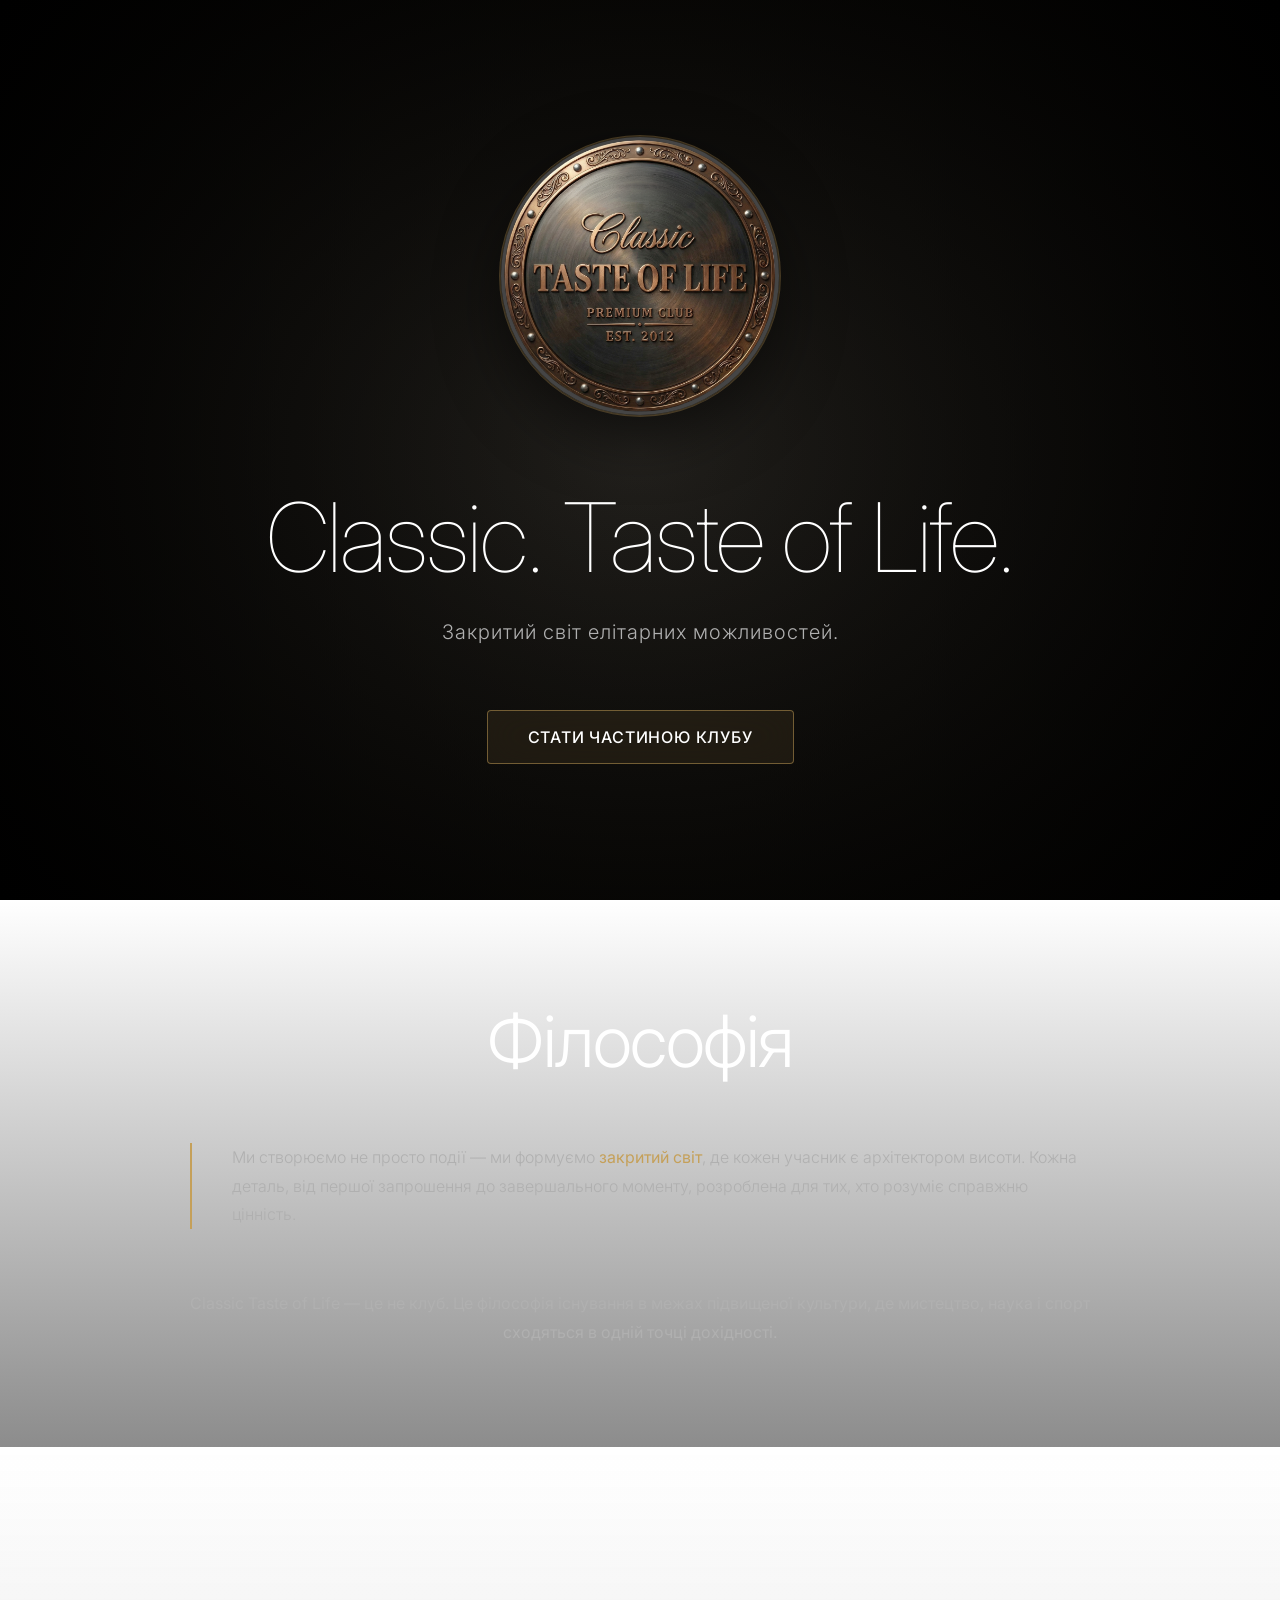
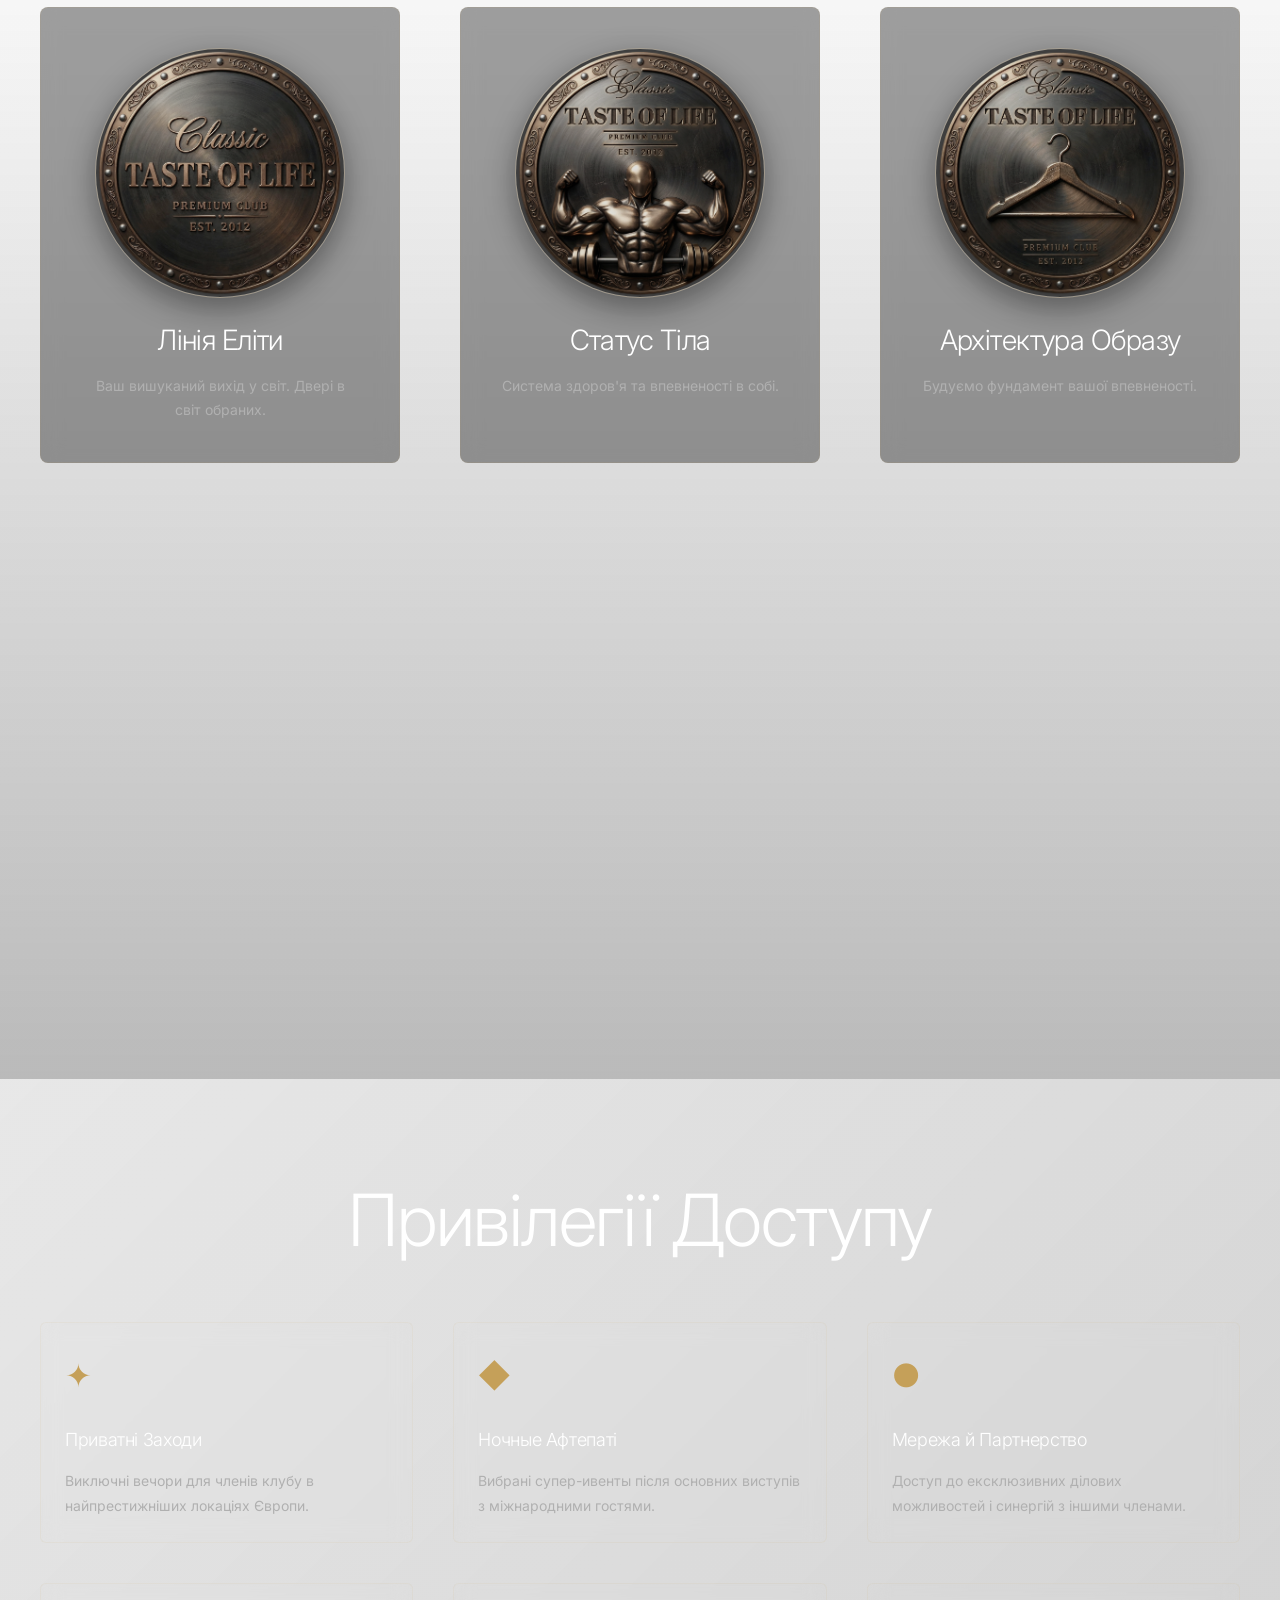
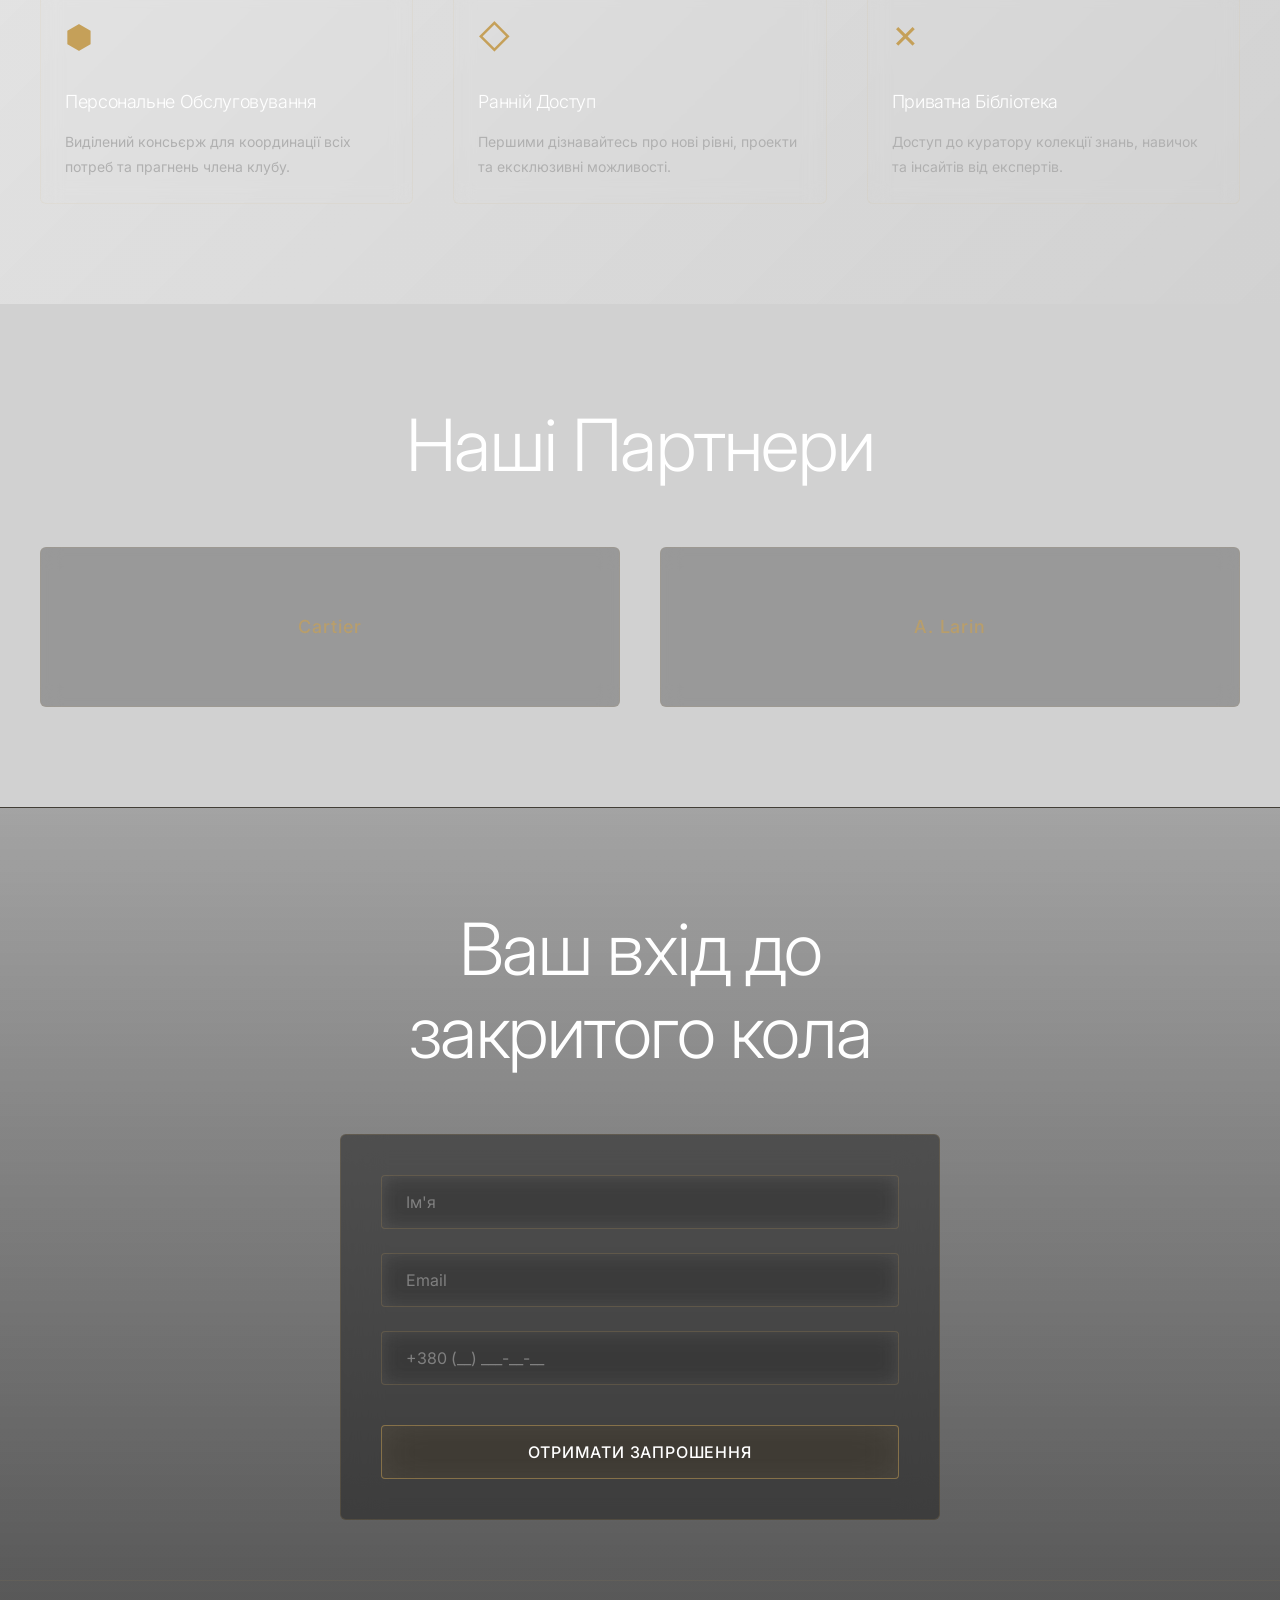
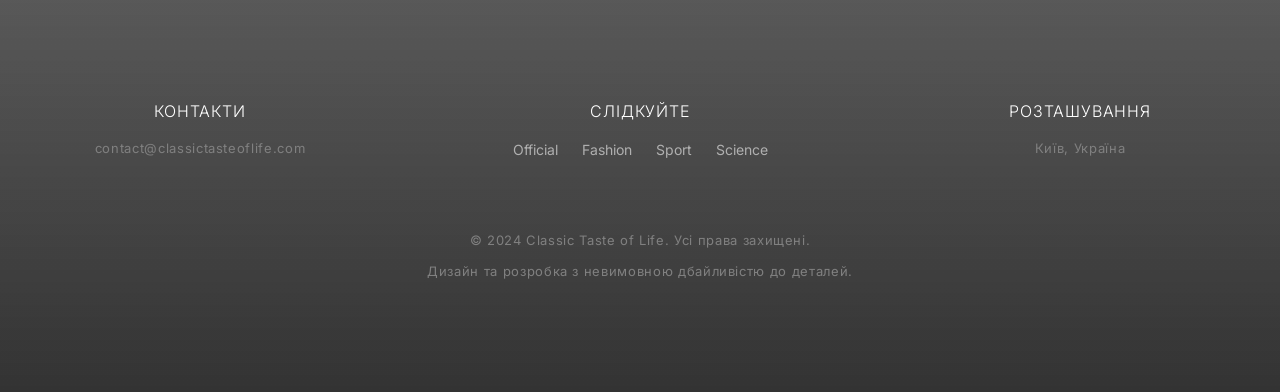
==== index.html @ 6bc39b4c "init" ====
<!doctype html>
<html lang="uk">
	<head>
		<meta charset="UTF-8" />
		<meta name="viewport" content="width=device-width, initial-scale=1.0" />
		<title>Classic Taste of Life - Закритий світ елітарних можливостей</title>
		<link
			href="https://fonts.googleapis.com/css2?family=Inter:wght@100;300;400;500;600;700&display=swap"
			rel="stylesheet"
		/>
		<script type="module" crossorigin src="/assets/main-DhLx8oKK.js"></script>
		<link rel="modulepreload" crossorigin href="/assets/script-Bx3jccfj.js">
		<link rel="stylesheet" crossorigin href="/assets/script-CZkDV54e.css">
	</head>
	<body>
		<!-- ============ HERO SECTION ============ -->
		<section class="g20np" id="hero">
			<div class="q9svn">
				<div class="hero-content">
					<div class="h5xxe v4slj" style="animation-delay: 0ms">
						<img src="/assets/logo-B7jKtvjk.jpg" alt="Classic Taste of Life Medallion" />
					</div>
					<h1 class="ypv83 v4slj" style="animation-delay: 100ms">
						Classic. Taste of Life.
					</h1>
					<p
						class="u2sw3 v4slj"
						style="animation-delay: 200ms"
					>
						Закритий світ елітарних можливостей.
					</p>
					<button
						class="tocur v4slj"
						style="animation-delay: 300ms"
					>
						Стати частиною клубу
					</button>
				</div>
			</div>
			<div class="gf9px">
				<div class="x70ik"></div>
			</div>
		</section>

		<!-- ============ PHILOSOPHY SECTION ============ -->
		<section class="x2xw8" id="philosophy">
			<div class="qpp58">
				<div class="sqnzy">
					<h2 class="hjafm v4slj">Філософія</h2>
					<div class="vz765 v4slj">
						<p>
							Ми створюємо не просто події — ми формуємо
							<span class="ze561">закритий світ</span>, де кожен учасник є
							архітектором висоти. Кожна деталь, від першої запрошення до
							завершального моменту, розроблена для тих, хто розуміє справжню
							цінність.
						</p>
					</div>
					<p class="ui6mh v4slj">
						Classic Taste of Life — це не клуб. Це філософія існування в межах
						підвищеної культури, де мистецтво, наука і спорт сходяться в одній
						точці дохідності.
					</p>
				</div>
			</div>
		</section>

		<!-- ============ FOUR PILLARS SECTION ============ -->
		<section class="fafkh" id="pillars">
			<div class="qpp58">
				<!-- <h2 class="hjafm v4slj">Чотири Стовпи Досконалості</h2> -->
				<div class="zrjrj">
					<a href="category-wellness.html" class="pzu8n v4slj">
						<div class="ewjv3">
							<img src="/assets/logo-B7jKtvjk.jpg" alt="Лінія Еліти" />
						</div>
						<h3 class="kmjn4">Лінія Еліти</h3>
						<p class="r686v">
							Ваш вишуканий вихід у світ. Двері в світ обраних.
						</p>
					</a>

					<a href="category-physics.html" class="pzu8n v4slj">
						<div class="ewjv3">
							<img src="/assets/physics-Ctv_CeSt.jpg" alt="Статус Тіла" />
						</div>
						<h3 class="kmjn4">Статус Тіла</h3>
						<p class="r686v">
							Система здоров'я та впевненості в собі.
						</p>
					</a>

					<a href="category-fashion.html" class="pzu8n v4slj">
						<div class="ewjv3">
							<img src="/assets/fashion-CKUgYDjn.jpg" alt="Архітектура Образу" />
						</div>
						<h3 class="kmjn4">Архітектура Образу</h3>
						<p class="r686v">
							Будуємо фундамент вашої впевненості.
						</p>
					</a>

					<a href="category-art.html" class="pzu8n v4slj">
						<div class="ewjv3">
							<img src="/assets/art-Dtc_0FZp.jpg" alt="Простір Гармонії" />
						</div>
						<h3 class="kmjn4">Простір Гармонії</h3>
						<p class="r686v">
							Ваш унікальний відображення у просторі.
						</p>
					</a>

					<a href="category-science.html" class="pzu8n v4slj">
						<div class="ewjv3">
							<img src="/assets/science-IuiO4e9T.jpg" alt="Еталон Сну" />
						</div>
						<h3 class="kmjn4">Еталон Сну</h3>
						<p class="r686v">
							Система здоров'я та внутрішнієї гармонії.
						</p>
					</a>
				</div>
			</div>
		</section>

		<!-- ============ EXCLUSIVE ACCESS SECTION ============ -->
		<section class="mtnyt" id="exclusive">
			<div class="qpp58">
				<h2 class="hjafm v4slj">Привілегії Доступу</h2>
				<div class="xh5of">
					<div class="fgkzq v4slj">
						<div class="sfysd">✦</div>
						<h3>Приватні Заходи</h3>
						<p>
							Виключні вечори для членів клубу в найпрестижніших локаціях
							Європи.
						</p>
					</div>

					<div class="fgkzq v4slj">
						<div class="sfysd">◆</div>
						<h3>Ночные Афтепаті</h3>
						<p>
							Вибрані супер-ивенты після основних виступів з міжнародними
							гостями.
						</p>
					</div>

					<div class="fgkzq v4slj">
						<div class="sfysd">●</div>
						<h3>Мережа й Партнерство</h3>
						<p>
							Доступ до ексклюзивних ділових можливостей і синергій з іншими
							членами.
						</p>
					</div>

					<div class="fgkzq v4slj">
						<div class="sfysd">⬢</div>
						<h3>Персональне Обслуговування</h3>
						<p>
							Виділений консьєрж для координації всіх потреб та прагнень члена
							клубу.
						</p>
					</div>

					<div class="fgkzq v4slj">
						<div class="sfysd">◇</div>
						<h3>Ранній Доступ</h3>
						<p>
							Першими дізнавайтесь про нові рівні, проекти та ексклюзивні
							можливості.
						</p>
					</div>

					<div class="fgkzq v4slj">
						<div class="sfysd">✕</div>
						<h3>Приватна Бібліотека</h3>
						<p>
							Доступ до куратору колекції знань, навичок та інсайтів від
							експертів.
						</p>
					</div>
				</div>
			</div>
		</section>

		<!-- ============ PARTNERS & HERITAGE SECTION ============ -->
		<section class="wgfjd" id="partners">
			<div class="qpp58">
				<h2 class="hjafm v4slj">Наші Партнери</h2>
				<div class="ar6t8">
					<div class="ryr9j v4slj">
						<div class="wl0qu">
							<span>Cartier</span>
						</div>
					</div>
					<!-- <div class="ryr9j v4slj">
						<div class="wl0qu">
							<span>Hermès</span>
						</div>
					</div>
					<div class="ryr9j v4slj">
						<div class="wl0qu">
							<span>Rolls-Royce</span>
						</div>
					</div> -->
					<a
						href="https://www.instagram.com/alexander_larin_deconstruction"
						target="_blank"
						class="ryr9j v4slj"
					>
						<div class="wl0qu">
							<span>A. Larin</span>
						</div>
					</a>
				</div>
			</div>
		</section>

		<!-- ============ SOCIAL PROOF SECTION ============ -->
		<!-- <section class="social-proof" id="social">
			<div class="qpp58">
				<h2 class="hjafm v4slj">Слідкуйте за Естетикою</h2>
				<div class="gbpaw">
					<div class="gallery-item v4slj">
						<img src="assets/fashion.jpg" alt="Gallery 1" />
					</div>
					<div class="gallery-item v4slj">
						<img src="assets/science.jpg" alt="Gallery 2" />
					</div>
					<div class="gallery-item v4slj">
						<img src="assets/physics.jpg" alt="Gallery 3" />
					</div>
					<div class="gallery-item v4slj">
						<img src="assets/art.jpg" alt="Gallery 4" />
					</div>
					<div class="gallery-item v4slj">
						<img src="assets/fashion.jpg" alt="Gallery 5" />
					</div>
					<div class="gallery-item v4slj">
						<img src="assets/science.jpg" alt="Gallery 6" />
					</div>
				</div>
			</div>
		</section> -->

		<!-- ============ FOOTER & LEAD FORM SECTION ============ -->
		<section class="qdgme" id="footer">
			<div class="qpp58">
				<div class="afbfl">
					<h2 class="hjafm v4slj">
						Ваш вхід до закритого кола
					</h2>
					<form
						class="et3zd v4slj"
						id="leadForm"
						action="https://formspree.io/f/xreoaaqq"
						method="POST"
					>
						<input
							type="hidden"
							name="_subject"
							value="Нова заявка з сайту Taste of Life"
						/>
						<div class="me5q8">
							<input
								type="text"
								name="name"
								placeholder="Ім'я"
								required
								class="pl9zh"
							/>
						</div>
						<div class="me5q8">
							<input
								type="email"
								name="email"
								placeholder="Email"
								required
								class="pl9zh"
							/>
						</div>
						<div class="me5q8">
							<input
								type="tel"
								name="phone"
								placeholder="+380 (__) ___-__-__"
								class="pl9zh"
							/>
						</div>
						<button type="submit" class="tocur">
							Отримати Запрошення
						</button>
					</form>
				</div>
			</div>
			<footer class="b2n6o">
				<div class="s8qgw">
					<div>
						<h3 class="">КОНТАКТИ</h3>
						<p class="">contact@classictasteoflife.com</p>
					</div>
					<div>
						<h3>СЛІДКУЙТЕ</h3>
						<div class="tw5lv">
							<a
								href="https://www.instagram.com/taste_of_life_official"
								class=""
								>Official</a
							>
							<a href="https://www.instagram.com/taste_of_life_fashion" class=""
								>Fashion</a
							>
							<a href="https://www.instagram.com/taste_of_life_sport" class=""
								>Sport</a
							>
							<a href="https://www.instagram.com/taste_of_life_science" class=""
								>Science</a
							>
						</div>
					</div>
					<div>
						<h3 class="text-sm font-light text-bronze tracking-widest mb-3">
							РОЗТАШУВАННЯ
						</h3>
						<p class="text-xs text-muted-gray font-light">Київ, Україна</p>
					</div>
				</div>

				<p>&copy; 2024 Classic Taste of Life. Усі права захищені.</p>
				<p>Дизайн та розробка з невимовною дбайливістю до деталей.</p>
			</footer>
		</section>

		<!-- ============ MODAL FOR JOIN CLUB ============ -->
		<div class="k7btd" id="joinClubModal" aria-hidden="true">
			<div
				class="ynv8d"
				role="dialog"
				aria-modal="true"
				aria-labelledby="joinClubTitle"
			>
				<button class="vin7i" id="modalClose" aria-label="Закрити">
					×
				</button>
				<h3 id="joinClubTitle">Стати частиною клубу</h3>
				<p>Заповніть форму, і ми надішлемо вам запрошення в закритий світ.</p>
				<form
					id="modalLeadForm"
					class="et3zd"
					action="https://formspree.io/f/xreoaaqq"
					method="POST"
				>
					<input
						type="hidden"
						name="_subject"
						value="Нова заявка з сайту Taste of Life (модал)"
					/>
					<div class="me5q8">
						<input
							type="text"
							name="name"
							placeholder="Ім'я"
							required
							class="pl9zh"
						/>
					</div>
					<div class="me5q8">
						<input
							type="email"
							name="email"
							placeholder="Email"
							required
							class="pl9zh"
						/>
					</div>
					<div class="me5q8">
						<input
							type="tel"
							name="phone"
							placeholder="+380 (__) ___-__-__"
							class="pl9zh"
						/>
					</div>
					<button type="submit" class="tocur">Отримати Запрошення</button>
				</form>
			</div>
		</div>

		<!-- ============ SCROLL ANIMATION SCRIPT ============ -->
	</body>
</html>
---- assets/script-CZkDV54e.css ----
:root{--color-bg-primary:#000;--color-bg-secondary:#1a1a1a;--color-accent-gold:#c5a059;--color-accent-bronze:#b8956f;--color-text-primary:#fff;--color-text-secondary:#b0b0b0;--color-text-tertiary:gray;--font-family-primary:"Inter", -apple-system, BlinkMacSystemFont, "Segoe UI", sans-serif;--font-size-h1:clamp(48px, 8vw, 96px);--font-size-h2:clamp(36px, 6vw, 72px);--font-size-h3:28px;--font-size-body:16px;--font-size-label:14px;--font-weight-thin:100;--font-weight-light:300;--font-weight-regular:400;--font-weight-medium:500;--spacing-2xs:4px;--spacing-xs:8px;--spacing-sm:16px;--spacing-md:24px;--spacing-lg:40px;--spacing-xl:60px;--spacing-2xl:100px;--transition-smooth:all .3s cubic-bezier(.4, 0, .2, 1);--transition-slow:all .6s cubic-bezier(.4, 0, .2, 1);--blur-sm:10px;--blur-md:20px;--blur-lg:30px}*{box-sizing:border-box;margin:0;padding:0}html{scroll-behavior:smooth}body{font-family:var(--font-family-primary);background:radial-gradient(ellipse at center, var(--color-bg-secondary) 0%, var(--color-bg-primary) 100%);color:var(--color-text-primary);background-attachment:fixed;line-height:1.8;overflow-x:hidden}h1,h2,h3{font-weight:var(--font-weight-light);letter-spacing:-.02em;margin-bottom:var(--spacing-md)}h1{font-size:var(--font-size-h1);line-height:1.1;font-weight:var(--font-weight-thin)}h2{font-size:var(--font-size-h2);line-height:1.15;font-weight:var(--font-weight-light)}h3{font-size:var(--font-size-h3);line-height:1.3}p{font-size:var(--font-size-body);color:var(--color-text-secondary);line-height:1.8}a{text-decoration:none}.qpp58{max-width:1280px;padding:0 var(--spacing-lg);margin:0 auto}section{padding:var(--spacing-2xl) 0;position:relative}.hjafm{text-align:center;margin-bottom:var(--spacing-xl);color:var(--color-text-primary)}@keyframes fadeInUp{0%{opacity:0;transform:translateY(30px)}to{opacity:1;transform:translateY(0)}}@keyframes fadeIn{0%{opacity:0}to{opacity:1}}@keyframes glow{0%,to{box-shadow:0 0 20px #c5a05926}50%{box-shadow:0 0 40px #c5a05940}}@keyframes subtleShift{0%,to{transform:translateY(0)}50%{transform:translateY(-10px)}}.nv60o,.v4slj{opacity:0}.g20np{background:radial-gradient(circle at center, #c5a0590d 0%, var(--color-bg-primary) 100%);justify-content:center;align-items:center;min-height:100vh;display:flex;position:relative;overflow:hidden}.q9svn{text-align:center;z-index:2;max-width:910px;padding:0 20px;position:relative}.h5xxe{margin-bottom:var(--spacing-xl);animation:3s ease-in-out infinite subtleShift}.h5xxe img{object-fit:cover;-webkit-backdrop-filter:blur(10px);backdrop-filter:blur(10px);border:1px solid #c5a05933;border-radius:50%;width:280px;height:280px;box-shadow:0 0 0 1px #c5a0594d,0 20px 60px #00000080,inset 0 1px #ffffff1a}.ypv83{margin-bottom:var(--spacing-md);color:var(--color-text-primary)}.u2sw3{color:var(--color-text-secondary);margin-bottom:var(--spacing-xl);font-size:20px;font-weight:var(--font-weight-light);letter-spacing:.05em}.gf9px{opacity:.1;pointer-events:none;width:400px;height:400px;position:absolute;top:-50%;left:50%;transform:translate(-50%)}.x70ik{background:radial-gradient(circle, var(--color-accent-gold) 0%, transparent 70%);filter:blur(40px);width:100%;height:100%;animation:6s ease-in-out infinite subtleShift}.tocur{padding:var(--spacing-sm) var(--spacing-lg);-webkit-backdrop-filter:blur(var(--blur-md));backdrop-filter:blur(var(--blur-md));color:var(--color-text-primary);font-family:var(--font-family-primary);font-size:var(--font-size-body);font-weight:var(--font-weight-medium);letter-spacing:.05em;cursor:pointer;transition:var(--transition-smooth);text-transform:uppercase;background:#c5a0591a;border:1px solid #c5a05980;border-radius:4px;position:relative;overflow:hidden}.tocur:before{content:"";z-index:-1;background:#c5a05926;width:100%;height:100%;transition:left .3s;position:absolute;top:0;left:-100%}.tocur:hover{border-color:var(--color-accent-gold);background:#c5a05926;transform:translateY(-2px);box-shadow:0 0 20px #c5a0594d,inset 0 1px #fff3}.tocur:hover:before{left:0}.tocur:active{transform:translateY(0)}.x2xw8{background:linear-gradient(#1a1a1a00 0%,#1a1a1a80 100%)}.sqnzy{max-width:900px;margin:0 auto}.vz765{font-size:32px;line-height:1.5;font-weight:var(--font-weight-light);color:var(--color-text-primary);margin-bottom:var(--spacing-xl);border-left:2px solid var(--color-accent-gold);padding-left:var(--spacing-lg)}.ze561{color:var(--color-accent-gold);font-weight:var(--font-weight-regular)}.ui6mh{text-align:center;color:var(--color-text-secondary);font-size:16px}.fafkh{background:linear-gradient(#0000 0%,#1a1a1a4d 100%)}.zrjrj{gap:var(--spacing-xl);margin-top:var(--spacing-xl);grid-template-columns:repeat(auto-fit,minmax(280px,1fr));display:grid}.pzu8n{padding:var(--spacing-lg);-webkit-backdrop-filter:blur(var(--blur-sm));backdrop-filter:blur(var(--blur-sm));text-align:center;transition:var(--transition-smooth);background:#1a1a1a66;border:1px solid #c5a0591a;border-radius:8px;position:relative;overflow:hidden}.pzu8n:before{content:"";opacity:0;background:radial-gradient(circle,#c5a0591a 0%,#0000 70%);width:200%;height:200%;transition:opacity .3s;position:absolute;top:-50%;left:-50%}.pzu8n:hover{border-color:var(--color-accent-gold);background:#1a1a1a99;transform:translateY(-8px)scale(1.02);box-shadow:0 0 30px #c5a05933,inset 0 1px #ffffff1a}.pzu8n:hover:before{opacity:1}.ewjv3{width:250px;height:250px;margin:0 auto var(--spacing-md);border:1px solid #c5a05933;border-radius:50%;overflow:hidden;box-shadow:0 10px 30px #0006}.ewjv3 img{object-fit:cover;filter:grayscale(30%)brightness(.9);width:100%;height:100%;transition:var(--transition-smooth)}.pzu8n:hover .ewjv3 img{filter:grayscale(0%)brightness(1.1)}.kmjn4{color:var(--color-text-primary);margin-bottom:var(--spacing-sm)}.r686v{color:var(--color-text-secondary);font-size:14px;line-height:1.7}.mtnyt{background:linear-gradient(-45deg,#1a1a1a33 0%,#1a1a1a1a 100%)}.xh5of{gap:var(--spacing-lg);margin-top:var(--spacing-xl);grid-template-columns:repeat(auto-fit,minmax(300px,1fr));display:grid}.fgkzq{padding:var(--spacing-md);-webkit-backdrop-filter:blur(var(--blur-sm));backdrop-filter:blur(var(--blur-sm));transition:var(--transition-smooth);background:#ffffff05;border:1px solid #c5a05914;border-radius:6px;position:relative}.fgkzq:hover{background:#c5a0590d;border-color:#c5a0594d;transform:translateY(-4px);box-shadow:0 15px 35px #c5a0591a}.sfysd{color:var(--color-accent-gold);margin-bottom:var(--spacing-md);transition:var(--transition-smooth);font-size:32px;display:block}.fgkzq:hover .sfysd{transform:scale(1.2)rotate(10deg)}.fgkzq h3{color:var(--color-text-primary);margin-bottom:var(--spacing-sm);font-size:18px}.fgkzq p{color:var(--color-text-secondary);font-size:14px}.wgfjd{background:#1a1a1a33}.ar6t8{gap:var(--spacing-lg);margin-top:var(--spacing-xl);grid-template-columns:repeat(auto-fit,minmax(200px,1fr));display:grid}.ryr9j{padding:var(--spacing-lg);-webkit-backdrop-filter:blur(var(--blur-sm));backdrop-filter:blur(var(--blur-sm));min-height:160px;transition:var(--transition-smooth);background:#1a1a1a4d;border:1px solid #c5a0591a;border-radius:6px;justify-content:center;align-items:center;display:flex}.ryr9j:hover{border-color:var(--color-accent-gold);background:#1a1a1a80;transform:scale(1.05);box-shadow:0 0 25px #c5a05926}.wl0qu{font-size:18px;font-weight:var(--font-weight-medium);letter-spacing:.05em;color:#c5a059b3;text-align:center;transition:var(--transition-smooth)}.ryr9j:hover .wl0qu{color:var(--color-accent-gold);text-shadow:0 0 20px #c5a0594d}.qdgme{background:linear-gradient(#1a1a1a66 0%,#000c 100%);border-top:1px solid #c5a0591a}.s8qgw{gap:var(--spacing-lg);padding:var(--spacing-xl) 0;grid-template-columns:repeat(auto-fit,minmax(250px,1fr));display:grid}.s8qgw h3{color:var(--color-text-primary);margin-bottom:var(--spacing-sm);letter-spacing:.05em;font-size:16px}.s8qgw h3 p{color:var(--color-text-secondary);font-size:14px}.s8qgw .tw5lv{gap:var(--spacing-md);justify-content:center;display:flex}.s8qgw .tw5lv a{color:var(--color-text-secondary);transition:var(--transition-smooth);font-size:14px}.s8qgw .tw5lv a:hover{color:var(--color-accent-gold);text-shadow:0 0 10px #c5a0594d}.afbfl{max-width:600px;margin:0 auto}.et3zd{gap:var(--spacing-md);margin-top:var(--spacing-lg);padding:var(--spacing-lg);-webkit-backdrop-filter:blur(var(--blur-md));backdrop-filter:blur(var(--blur-md));background:#1a1a1a80;border:1px solid #c5a05926;border-radius:6px;flex-direction:column;display:flex}.me5q8{position:relative}.pl9zh{width:100%;padding:var(--spacing-sm) var(--spacing-md);color:var(--color-text-primary);font-family:var(--font-family-primary);font-size:var(--font-size-body);transition:var(--transition-smooth);-webkit-backdrop-filter:blur(var(--blur-sm));backdrop-filter:blur(var(--blur-sm));background:#ffffff0d;border:1px solid #c5a05933;border-radius:4px}.pl9zh::placeholder{color:var(--color-text-tertiary)}.pl9zh:focus{border-color:var(--color-accent-gold);background:#c5a05914;outline:none;box-shadow:0 0 20px #c5a05926}.et3zd .tocur{width:100%;margin-top:var(--spacing-sm)}.b2n6o{text-align:center;padding-top:var(--spacing-xl);margin-top:var(--spacing-xl);border-top:1px solid #c5a05914}.b2n6o p{color:var(--color-text-tertiary);margin-bottom:var(--spacing-xs);letter-spacing:.05em;font-size:13px}.pkgvv{gap:var(--spacing-sm);margin-bottom:var(--spacing-xl);flex-direction:column;display:flex}.k7btd{z-index:9999;padding:var(--spacing-lg);background:#000000a6;justify-content:center;align-items:center;display:none;position:fixed;inset:0}.k7btd.qeofn{display:flex}.ynv8d{width:100%;max-width:520px;padding:var(--spacing-xl);background:#0a0a0afa;border:1px solid #c5a05959;border-radius:12px;animation:.35s ease-out fadeIn;position:relative;box-shadow:0 0 40px #000000b3}.ynv8d h3{margin-bottom:var(--spacing-sm);color:var(--color-text-primary)}.ynv8d p{margin-bottom:var(--spacing-lg);color:var(--color-text-secondary)}.vin7i{width:30px;height:30px;color:var(--color-text-primary);cursor:pointer;background:0 0;border:0;font-size:24px;position:absolute;top:12px;right:12px}.nv60o.klkrg,.v4slj.klkrg{animation:.8s ease-out forwards fadeInUp}@media (width<=768px){:root{--spacing-2xl:60px;--spacing-xl:40px;--font-size-h2:42px;--font-size-h3:22px}.qpp58{padding:0 var(--spacing-md)}section{padding:var(--spacing-xl) 0}.u2sw3{font-size:16px}.zrjrj,.xh5of{grid-template-columns:1fr}.ar6t8,.gbpaw{grid-template-columns:repeat(2,1fr)}.vz765{padding-left:var(--spacing-md);font-size:22px}.et3zd{flex-direction:column}.pl9zh{width:100%}}@media (width<=480px){:root{--spacing-2xl:40px;--spacing-xl:30px;--spacing-lg:24px;--font-size-h1:48px;--font-size-h2:32px}.qpp58{padding:0 var(--spacing-md)}.zrjrj,.xh5of,.ar6t8,.gbpaw,.ar6t8{grid-template-columns:1fr}.tocur{padding:var(--spacing-sm) var(--spacing-md);font-size:13px}.vz765{font-size:18px}.ewjv3{width:100px;height:100px}}@media print{body{color:#000;background:#fff}section{page-break-inside:avoid}}
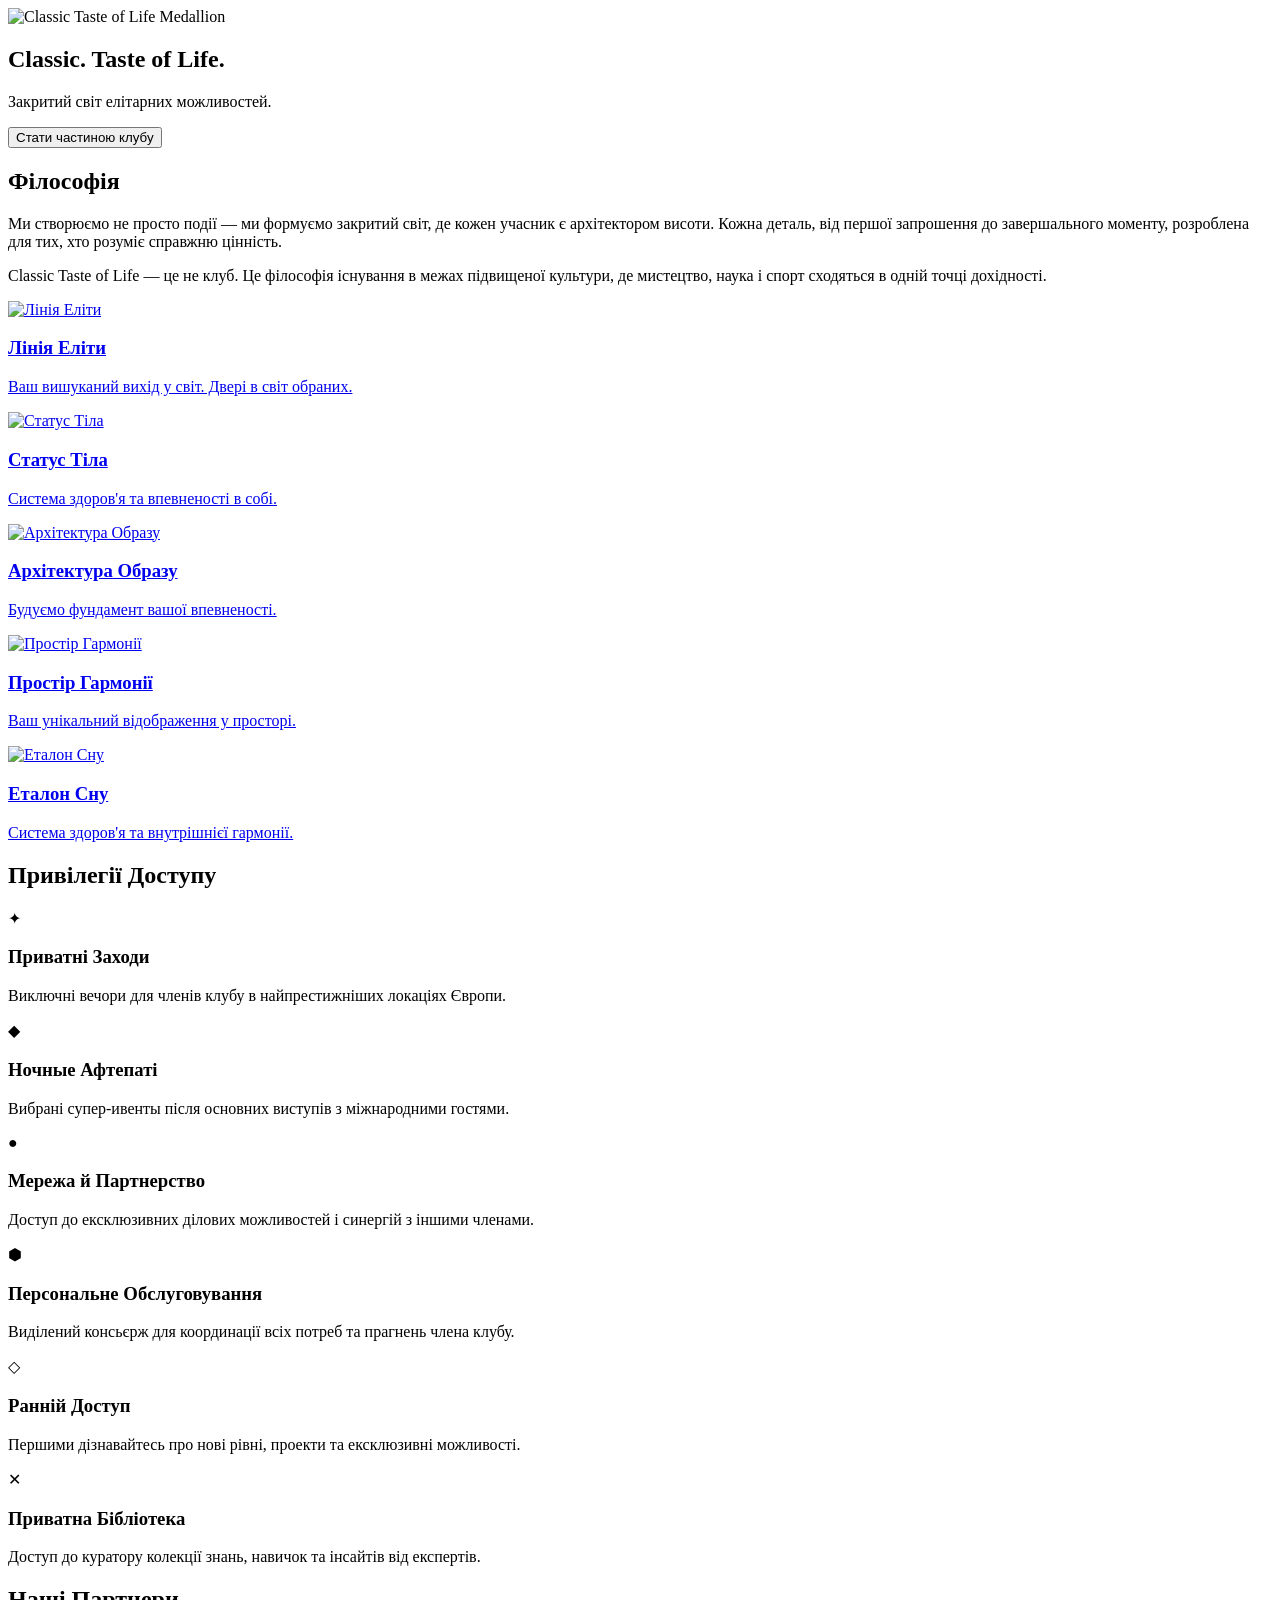
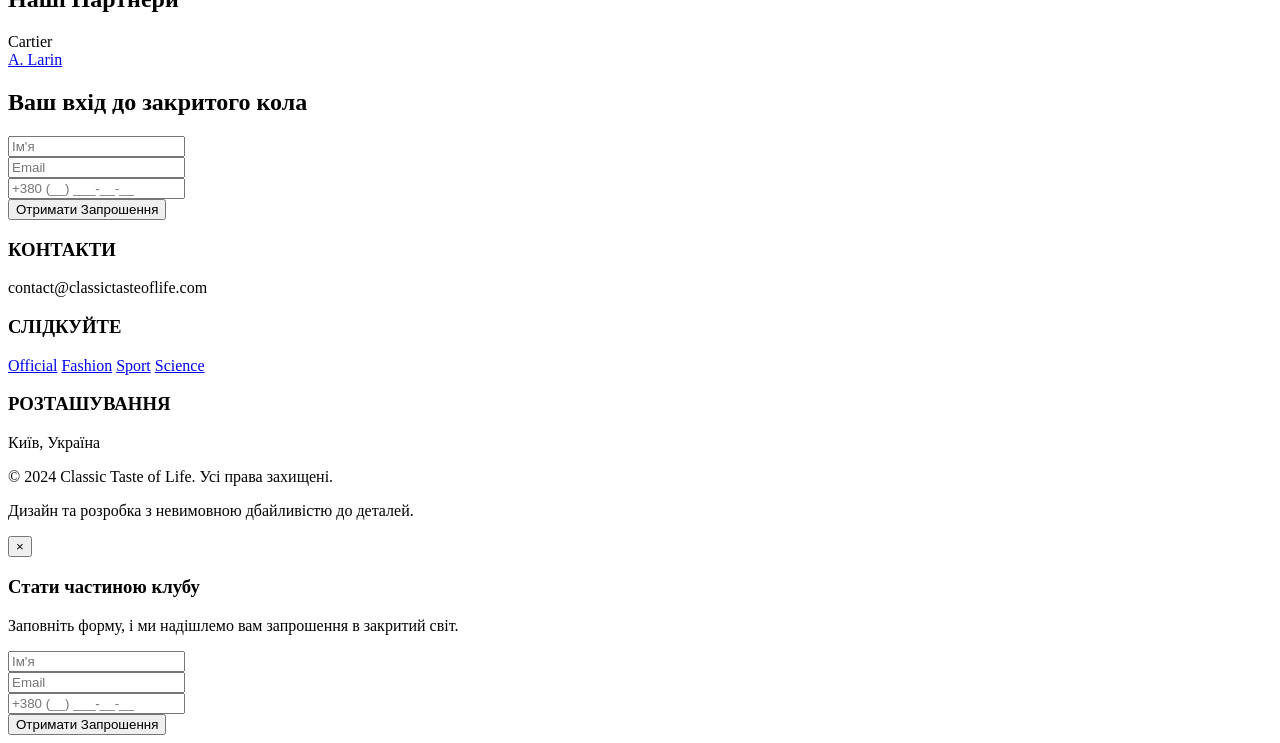
==== commit e601df34: "update" ====
--- a/index.html
+++ b/index.html
@@ -8,55 +8,55 @@
 			href="https://fonts.googleapis.com/css2?family=Inter:wght@100;300;400;500;600;700&display=swap"
 			rel="stylesheet"
 		/>
-		<script type="module" crossorigin src="/assets/main-DhLx8oKK.js"></script>
-		<link rel="modulepreload" crossorigin href="/assets/script-Bx3jccfj.js">
-		<link rel="stylesheet" crossorigin href="/assets/script-CZkDV54e.css">
+		<script type="module" crossorigin src="/tasteoflife-landing/assets/main-Dl-S4Xtm.js"></script>
+		<link rel="modulepreload" crossorigin href="/tasteoflife-landing/assets/script-Bsl2YQwL.js">
+		<link rel="stylesheet" crossorigin href="/tasteoflife-landing/assets/script-DQY0iUVl.css">
 	</head>
 	<body>
 		<!-- ============ HERO SECTION ============ -->
-		<section class="g20np" id="hero">
-			<div class="q9svn">
+		<section class="hlf4a" id="hero">
+			<div class="iunmf">
 				<div class="hero-content">
-					<div class="h5xxe v4slj" style="animation-delay: 0ms">
-						<img src="/assets/logo-B7jKtvjk.jpg" alt="Classic Taste of Life Medallion" />
-					</div>
-					<h1 class="ypv83 v4slj" style="animation-delay: 100ms">
+					<div class="p5qq3 x0ya1" style="animation-delay: 0ms">
+						<img src="/tasteoflife-landing/assets/logo-B7jKtvjk.jpg" alt="Classic Taste of Life Medallion" />
+					</div>
+					<h1 class="y4qz0 x0ya1" style="animation-delay: 100ms">
 						Classic. Taste of Life.
 					</h1>
 					<p
-						class="u2sw3 v4slj"
+						class="oiixx x0ya1"
 						style="animation-delay: 200ms"
 					>
 						Закритий світ елітарних можливостей.
 					</p>
 					<button
-						class="tocur v4slj"
+						class="l9d17 x0ya1"
 						style="animation-delay: 300ms"
 					>
 						Стати частиною клубу
 					</button>
 				</div>
 			</div>
-			<div class="gf9px">
-				<div class="x70ik"></div>
+			<div class="jjoeh">
+				<div class="n5qd0"></div>
 			</div>
 		</section>
 
 		<!-- ============ PHILOSOPHY SECTION ============ -->
-		<section class="x2xw8" id="philosophy">
-			<div class="qpp58">
-				<div class="sqnzy">
-					<h2 class="hjafm v4slj">Філософія</h2>
-					<div class="vz765 v4slj">
+		<section class="xetq2" id="philosophy">
+			<div class="oqncp">
+				<div class="nkbtm">
+					<h2 class="le6hi x0ya1">Філософія</h2>
+					<div class="acap6 x0ya1">
 						<p>
 							Ми створюємо не просто події — ми формуємо
-							<span class="ze561">закритий світ</span>, де кожен учасник є
+							<span class="wx3an">закритий світ</span>, де кожен учасник є
 							архітектором висоти. Кожна деталь, від першої запрошення до
 							завершального моменту, розроблена для тих, хто розуміє справжню
 							цінність.
 						</p>
 					</div>
-					<p class="ui6mh v4slj">
+					<p class="qg5tb x0ya1">
 						Classic Taste of Life — це не клуб. Це філософія існування в межах
 						підвищеної культури, де мистецтво, наука і спорт сходяться в одній
 						точці дохідності.
@@ -66,56 +66,56 @@
 		</section>
 
 		<!-- ============ FOUR PILLARS SECTION ============ -->
-		<section class="fafkh" id="pillars">
-			<div class="qpp58">
-				<!-- <h2 class="hjafm v4slj">Чотири Стовпи Досконалості</h2> -->
-				<div class="zrjrj">
-					<a href="category-wellness.html" class="pzu8n v4slj">
-						<div class="ewjv3">
-							<img src="/assets/logo-B7jKtvjk.jpg" alt="Лінія Еліти" />
-						</div>
-						<h3 class="kmjn4">Лінія Еліти</h3>
-						<p class="r686v">
+		<section class="qgvc1" id="pillars">
+			<div class="oqncp">
+				<!-- <h2 class="le6hi x0ya1">Чотири Стовпи Досконалості</h2> -->
+				<div class="synei">
+					<a href="category-wellness.html" class="bkwgd x0ya1">
+						<div class="dg6es">
+							<img src="/tasteoflife-landing/assets/logo-B7jKtvjk.jpg" alt="Лінія Еліти" />
+						</div>
+						<h3 class="ff0u0">Лінія Еліти</h3>
+						<p class="hkriw">
 							Ваш вишуканий вихід у світ. Двері в світ обраних.
 						</p>
 					</a>
 
-					<a href="category-physics.html" class="pzu8n v4slj">
-						<div class="ewjv3">
-							<img src="/assets/physics-Ctv_CeSt.jpg" alt="Статус Тіла" />
-						</div>
-						<h3 class="kmjn4">Статус Тіла</h3>
-						<p class="r686v">
+					<a href="category-physics.html" class="bkwgd x0ya1">
+						<div class="dg6es">
+							<img src="/tasteoflife-landing/assets/physics-Ctv_CeSt.jpg" alt="Статус Тіла" />
+						</div>
+						<h3 class="ff0u0">Статус Тіла</h3>
+						<p class="hkriw">
 							Система здоров'я та впевненості в собі.
 						</p>
 					</a>
 
-					<a href="category-fashion.html" class="pzu8n v4slj">
-						<div class="ewjv3">
-							<img src="/assets/fashion-CKUgYDjn.jpg" alt="Архітектура Образу" />
-						</div>
-						<h3 class="kmjn4">Архітектура Образу</h3>
-						<p class="r686v">
+					<a href="category-fashion.html" class="bkwgd x0ya1">
+						<div class="dg6es">
+							<img src="/tasteoflife-landing/assets/fashion-CKUgYDjn.jpg" alt="Архітектура Образу" />
+						</div>
+						<h3 class="ff0u0">Архітектура Образу</h3>
+						<p class="hkriw">
 							Будуємо фундамент вашої впевненості.
 						</p>
 					</a>
 
-					<a href="category-art.html" class="pzu8n v4slj">
-						<div class="ewjv3">
-							<img src="/assets/art-Dtc_0FZp.jpg" alt="Простір Гармонії" />
-						</div>
-						<h3 class="kmjn4">Простір Гармонії</h3>
-						<p class="r686v">
+					<a href="category-art.html" class="bkwgd x0ya1">
+						<div class="dg6es">
+							<img src="/tasteoflife-landing/assets/art-Dtc_0FZp.jpg" alt="Простір Гармонії" />
+						</div>
+						<h3 class="ff0u0">Простір Гармонії</h3>
+						<p class="hkriw">
 							Ваш унікальний відображення у просторі.
 						</p>
 					</a>
 
-					<a href="category-science.html" class="pzu8n v4slj">
-						<div class="ewjv3">
-							<img src="/assets/science-IuiO4e9T.jpg" alt="Еталон Сну" />
-						</div>
-						<h3 class="kmjn4">Еталон Сну</h3>
-						<p class="r686v">
+					<a href="category-science.html" class="bkwgd x0ya1">
+						<div class="dg6es">
+							<img src="/tasteoflife-landing/assets/science-IuiO4e9T.jpg" alt="Еталон Сну" />
+						</div>
+						<h3 class="ff0u0">Еталон Сну</h3>
+						<p class="hkriw">
 							Система здоров'я та внутрішнієї гармонії.
 						</p>
 					</a>
@@ -124,12 +124,12 @@
 		</section>
 
 		<!-- ============ EXCLUSIVE ACCESS SECTION ============ -->
-		<section class="mtnyt" id="exclusive">
-			<div class="qpp58">
-				<h2 class="hjafm v4slj">Привілегії Доступу</h2>
-				<div class="xh5of">
-					<div class="fgkzq v4slj">
-						<div class="sfysd">✦</div>
+		<section class="n7iz5" id="exclusive">
+			<div class="oqncp">
+				<h2 class="le6hi x0ya1">Привілегії Доступу</h2>
+				<div class="ix5fw">
+					<div class="hwp6j x0ya1">
+						<div class="uqhwt">✦</div>
 						<h3>Приватні Заходи</h3>
 						<p>
 							Виключні вечори для членів клубу в найпрестижніших локаціях
@@ -137,8 +137,8 @@
 						</p>
 					</div>
 
-					<div class="fgkzq v4slj">
-						<div class="sfysd">◆</div>
+					<div class="hwp6j x0ya1">
+						<div class="uqhwt">◆</div>
 						<h3>Ночные Афтепаті</h3>
 						<p>
 							Вибрані супер-ивенты після основних виступів з міжнародними
@@ -146,8 +146,8 @@
 						</p>
 					</div>
 
-					<div class="fgkzq v4slj">
-						<div class="sfysd">●</div>
+					<div class="hwp6j x0ya1">
+						<div class="uqhwt">●</div>
 						<h3>Мережа й Партнерство</h3>
 						<p>
 							Доступ до ексклюзивних ділових можливостей і синергій з іншими
@@ -155,8 +155,8 @@
 						</p>
 					</div>
 
-					<div class="fgkzq v4slj">
-						<div class="sfysd">⬢</div>
+					<div class="hwp6j x0ya1">
+						<div class="uqhwt">⬢</div>
 						<h3>Персональне Обслуговування</h3>
 						<p>
 							Виділений консьєрж для координації всіх потреб та прагнень члена
@@ -164,8 +164,8 @@
 						</p>
 					</div>
 
-					<div class="fgkzq v4slj">
-						<div class="sfysd">◇</div>
+					<div class="hwp6j x0ya1">
+						<div class="uqhwt">◇</div>
 						<h3>Ранній Доступ</h3>
 						<p>
 							Першими дізнавайтесь про нові рівні, проекти та ексклюзивні
@@ -173,8 +173,8 @@
 						</p>
 					</div>
 
-					<div class="fgkzq v4slj">
-						<div class="sfysd">✕</div>
+					<div class="hwp6j x0ya1">
+						<div class="uqhwt">✕</div>
 						<h3>Приватна Бібліотека</h3>
 						<p>
 							Доступ до куратору колекції знань, навичок та інсайтів від
@@ -186,31 +186,31 @@
 		</section>
 
 		<!-- ============ PARTNERS & HERITAGE SECTION ============ -->
-		<section class="wgfjd" id="partners">
-			<div class="qpp58">
-				<h2 class="hjafm v4slj">Наші Партнери</h2>
-				<div class="ar6t8">
-					<div class="ryr9j v4slj">
-						<div class="wl0qu">
+		<section class="fslmt" id="partners">
+			<div class="oqncp">
+				<h2 class="le6hi x0ya1">Наші Партнери</h2>
+				<div class="yu88l">
+					<div class="lpclu x0ya1">
+						<div class="l61tk">
 							<span>Cartier</span>
 						</div>
 					</div>
-					<!-- <div class="ryr9j v4slj">
-						<div class="wl0qu">
+					<!-- <div class="lpclu x0ya1">
+						<div class="l61tk">
 							<span>Hermès</span>
 						</div>
 					</div>
-					<div class="ryr9j v4slj">
-						<div class="wl0qu">
+					<div class="lpclu x0ya1">
+						<div class="l61tk">
 							<span>Rolls-Royce</span>
 						</div>
 					</div> -->
 					<a
 						href="https://www.instagram.com/alexander_larin_deconstruction"
 						target="_blank"
-						class="ryr9j v4slj"
+						class="lpclu x0ya1"
 					>
-						<div class="wl0qu">
+						<div class="l61tk">
 							<span>A. Larin</span>
 						</div>
 					</a>
@@ -220,25 +220,25 @@
 
 		<!-- ============ SOCIAL PROOF SECTION ============ -->
 		<!-- <section class="social-proof" id="social">
-			<div class="qpp58">
-				<h2 class="hjafm v4slj">Слідкуйте за Естетикою</h2>
-				<div class="gbpaw">
-					<div class="gallery-item v4slj">
+			<div class="oqncp">
+				<h2 class="le6hi x0ya1">Слідкуйте за Естетикою</h2>
+				<div class="gl9vm">
+					<div class="gallery-item x0ya1">
 						<img src="assets/fashion.jpg" alt="Gallery 1" />
 					</div>
-					<div class="gallery-item v4slj">
+					<div class="gallery-item x0ya1">
 						<img src="assets/science.jpg" alt="Gallery 2" />
 					</div>
-					<div class="gallery-item v4slj">
+					<div class="gallery-item x0ya1">
 						<img src="assets/physics.jpg" alt="Gallery 3" />
 					</div>
-					<div class="gallery-item v4slj">
+					<div class="gallery-item x0ya1">
 						<img src="assets/art.jpg" alt="Gallery 4" />
 					</div>
-					<div class="gallery-item v4slj">
+					<div class="gallery-item x0ya1">
 						<img src="assets/fashion.jpg" alt="Gallery 5" />
 					</div>
-					<div class="gallery-item v4slj">
+					<div class="gallery-item x0ya1">
 						<img src="assets/science.jpg" alt="Gallery 6" />
 					</div>
 				</div>
@@ -246,14 +246,14 @@
 		</section> -->
 
 		<!-- ============ FOOTER & LEAD FORM SECTION ============ -->
-		<section class="qdgme" id="footer">
-			<div class="qpp58">
-				<div class="afbfl">
-					<h2 class="hjafm v4slj">
+		<section class="rgtov" id="footer">
+			<div class="oqncp">
+				<div class="xqyh4">
+					<h2 class="le6hi x0ya1">
 						Ваш вхід до закритого кола
 					</h2>
 					<form
-						class="et3zd v4slj"
+						class="a88rc x0ya1"
 						id="leadForm"
 						action="https://formspree.io/f/xreoaaqq"
 						method="POST"
@@ -263,47 +263,47 @@
 							name="_subject"
 							value="Нова заявка з сайту Taste of Life"
 						/>
-						<div class="me5q8">
+						<div class="bue2w">
 							<input
 								type="text"
 								name="name"
 								placeholder="Ім'я"
 								required
-								class="pl9zh"
+								class="kpyx7"
 							/>
 						</div>
-						<div class="me5q8">
+						<div class="bue2w">
 							<input
 								type="email"
 								name="email"
 								placeholder="Email"
 								required
-								class="pl9zh"
+								class="kpyx7"
 							/>
 						</div>
-						<div class="me5q8">
+						<div class="bue2w">
 							<input
 								type="tel"
 								name="phone"
 								placeholder="+380 (__) ___-__-__"
-								class="pl9zh"
+								class="kpyx7"
 							/>
 						</div>
-						<button type="submit" class="tocur">
+						<button type="submit" class="l9d17">
 							Отримати Запрошення
 						</button>
 					</form>
 				</div>
 			</div>
-			<footer class="b2n6o">
-				<div class="s8qgw">
+			<footer class="c6ljh">
+				<div class="aghay">
 					<div>
 						<h3 class="">КОНТАКТИ</h3>
 						<p class="">contact@classictasteoflife.com</p>
 					</div>
 					<div>
 						<h3>СЛІДКУЙТЕ</h3>
-						<div class="tw5lv">
+						<div class="u6r4l">
 							<a
 								href="https://www.instagram.com/taste_of_life_official"
 								class=""
@@ -334,21 +334,21 @@
 		</section>
 
 		<!-- ============ MODAL FOR JOIN CLUB ============ -->
-		<div class="k7btd" id="joinClubModal" aria-hidden="true">
+		<div class="bpw2i" id="joinClubModal" aria-hidden="true">
 			<div
-				class="ynv8d"
+				class="z2dzo"
 				role="dialog"
 				aria-modal="true"
 				aria-labelledby="joinClubTitle"
 			>
-				<button class="vin7i" id="modalClose" aria-label="Закрити">
+				<button class="xhh60" id="modalClose" aria-label="Закрити">
 					×
 				</button>
 				<h3 id="joinClubTitle">Стати частиною клубу</h3>
 				<p>Заповніть форму, і ми надішлемо вам запрошення в закритий світ.</p>
 				<form
 					id="modalLeadForm"
-					class="et3zd"
+					class="a88rc"
 					action="https://formspree.io/f/xreoaaqq"
 					method="POST"
 				>
@@ -357,33 +357,33 @@
 						name="_subject"
 						value="Нова заявка з сайту Taste of Life (модал)"
 					/>
-					<div class="me5q8">
+					<div class="bue2w">
 						<input
 							type="text"
 							name="name"
 							placeholder="Ім'я"
 							required
-							class="pl9zh"
+							class="kpyx7"
 						/>
 					</div>
-					<div class="me5q8">
+					<div class="bue2w">
 						<input
 							type="email"
 							name="email"
 							placeholder="Email"
 							required
-							class="pl9zh"
+							class="kpyx7"
 						/>
 					</div>
-					<div class="me5q8">
+					<div class="bue2w">
 						<input
 							type="tel"
 							name="phone"
 							placeholder="+380 (__) ___-__-__"
-							class="pl9zh"
+							class="kpyx7"
 						/>
 					</div>
-					<button type="submit" class="tocur">Отримати Запрошення</button>
+					<button type="submit" class="l9d17">Отримати Запрошення</button>
 				</form>
 			</div>
 		</div>
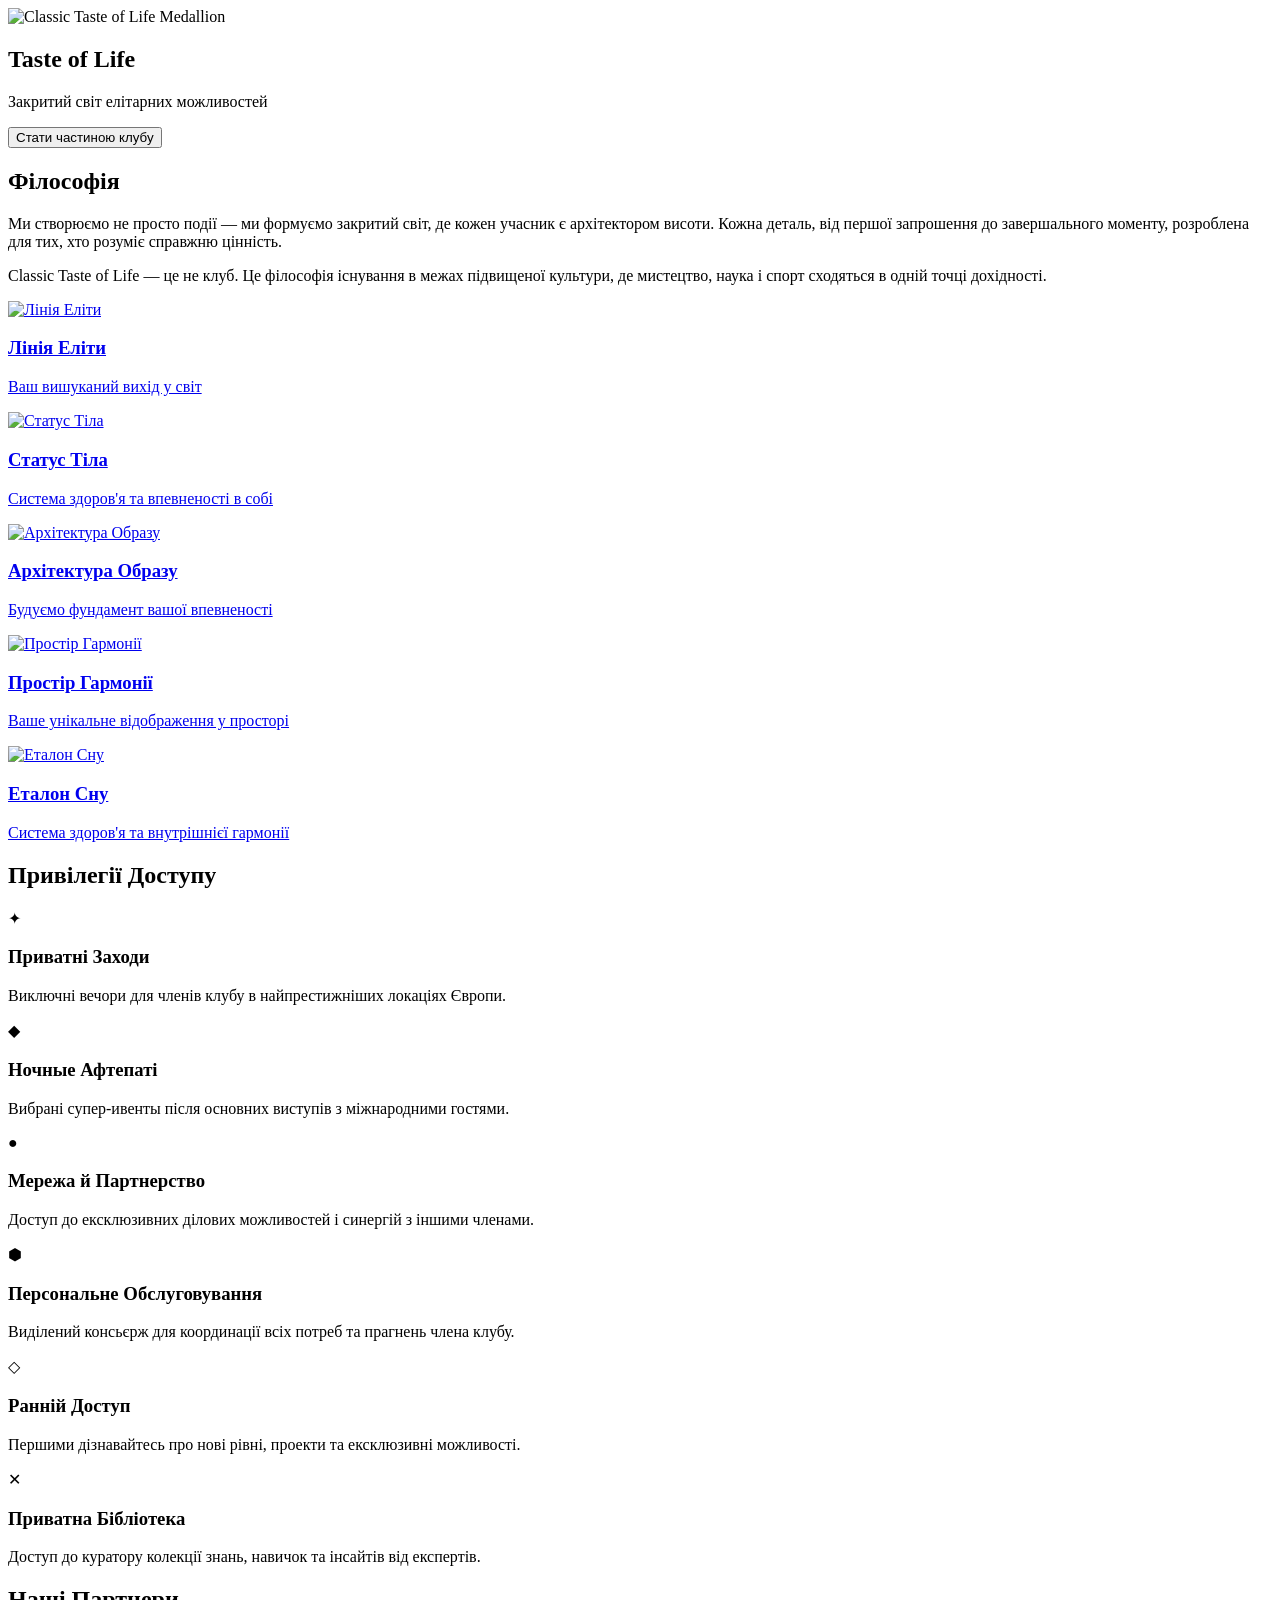
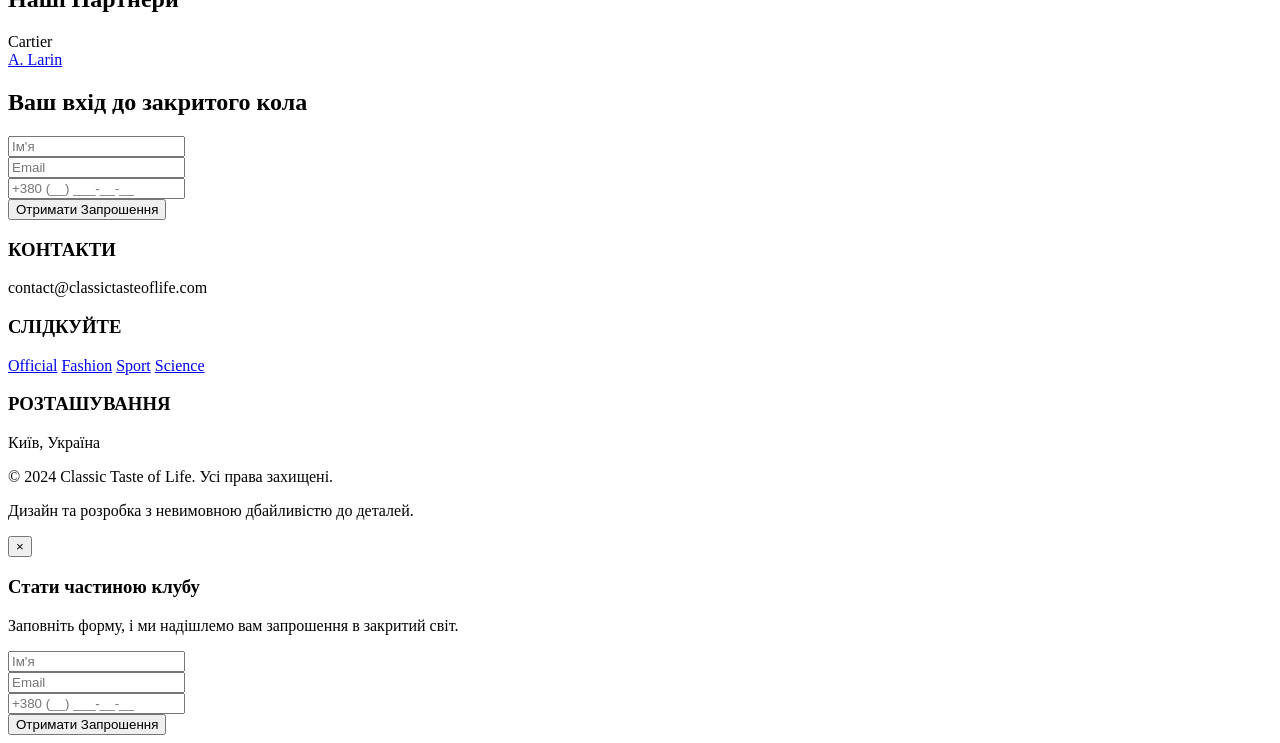
==== commit e7107851: "update" ====
--- a/index.html
+++ b/index.html
@@ -8,55 +8,70 @@
 			href="https://fonts.googleapis.com/css2?family=Inter:wght@100;300;400;500;600;700&display=swap"
 			rel="stylesheet"
 		/>
-		<script type="module" crossorigin src="/tasteoflife-landing/assets/main-Dl-S4Xtm.js"></script>
-		<link rel="modulepreload" crossorigin href="/tasteoflife-landing/assets/script-Bsl2YQwL.js">
-		<link rel="stylesheet" crossorigin href="/tasteoflife-landing/assets/script-DQY0iUVl.css">
+		<!-- <link
+			href="https://fonts.googleapis.com/css2?family=Playfair+Display:wght@400;700&display=swap"
+			rel="stylesheet"
+		/>
+		<link
+			href="https://fonts.googleapis.com/css2?family=Montserrat:wght@300;500;700&display=swap"
+			rel="stylesheet"
+		/> -->
+		<link
+			href="https://fonts.googleapis.com/css2?family=Cinzel:wght@400;700&display=swap"
+			rel="stylesheet"
+		/>
+		<script type="module" crossorigin src="/tasteoflife-landing/assets/main-PXcOfMcq.js"></script>
+		<link rel="modulepreload" crossorigin href="/tasteoflife-landing/assets/script-HaQDCOyH.js">
+		<link rel="stylesheet" crossorigin href="/tasteoflife-landing/assets/script-CtJOjY20.css">
 	</head>
 	<body>
 		<!-- ============ HERO SECTION ============ -->
-		<section class="hlf4a" id="hero">
-			<div class="iunmf">
+		<section class="jih11" id="hero">
+			<div class="hnh2w">
 				<div class="hero-content">
-					<div class="p5qq3 x0ya1" style="animation-delay: 0ms">
+					<div class="nfnau e9fnt" style="animation-delay: 0ms">
 						<img src="/tasteoflife-landing/assets/logo-B7jKtvjk.jpg" alt="Classic Taste of Life Medallion" />
 					</div>
-					<h1 class="y4qz0 x0ya1" style="animation-delay: 100ms">
-						Classic. Taste of Life.
+					<h1
+						class="bg7ex ne7eo e9fnt"
+						style="animation-delay: 100ms"
+					>
+						Taste of Life
 					</h1>
 					<p
-						class="oiixx x0ya1"
+						class="qk5qg e9fnt"
 						style="animation-delay: 200ms"
 					>
-						Закритий світ елітарних можливостей.
+						Закритий світ елітарних можливостей
 					</p>
 					<button
-						class="l9d17 x0ya1"
+						class="v7ic6 e9fnt"
 						style="animation-delay: 300ms"
 					>
 						Стати частиною клубу
 					</button>
 				</div>
 			</div>
-			<div class="jjoeh">
-				<div class="n5qd0"></div>
+			<div class="l2ya1">
+				<div class="xn8g5"></div>
 			</div>
 		</section>
 
 		<!-- ============ PHILOSOPHY SECTION ============ -->
-		<section class="xetq2" id="philosophy">
-			<div class="oqncp">
-				<div class="nkbtm">
-					<h2 class="le6hi x0ya1">Філософія</h2>
-					<div class="acap6 x0ya1">
+		<section class="hna05" id="philosophy">
+			<div class="j23eo">
+				<div class="vazx9">
+					<h2 class="nhax2 e9fnt">Філософія</h2>
+					<div class="p0bw3 e9fnt">
 						<p>
 							Ми створюємо не просто події — ми формуємо
-							<span class="wx3an">закритий світ</span>, де кожен учасник є
+							<span class="sl8af">закритий світ</span>, де кожен учасник є
 							архітектором висоти. Кожна деталь, від першої запрошення до
 							завершального моменту, розроблена для тих, хто розуміє справжню
 							цінність.
 						</p>
 					</div>
-					<p class="qg5tb x0ya1">
+					<p class="v18vp e9fnt">
 						Classic Taste of Life — це не клуб. Це філософія існування в межах
 						підвищеної культури, де мистецтво, наука і спорт сходяться в одній
 						точці дохідності.
@@ -66,57 +81,55 @@
 		</section>
 
 		<!-- ============ FOUR PILLARS SECTION ============ -->
-		<section class="qgvc1" id="pillars">
-			<div class="oqncp">
-				<!-- <h2 class="le6hi x0ya1">Чотири Стовпи Досконалості</h2> -->
-				<div class="synei">
-					<a href="category-wellness.html" class="bkwgd x0ya1">
-						<div class="dg6es">
+		<section class="eosuu" id="pillars">
+			<div class="j23eo">
+				<!-- <h2 class="nhax2 e9fnt">Чотири Стовпи Досконалості</h2> -->
+				<div class="cd8du">
+					<a href="category-wellness.html" class="i2uh3 e9fnt">
+						<div class="ijp6u">
 							<img src="/tasteoflife-landing/assets/logo-B7jKtvjk.jpg" alt="Лінія Еліти" />
 						</div>
-						<h3 class="ff0u0">Лінія Еліти</h3>
-						<p class="hkriw">
-							Ваш вишуканий вихід у світ. Двері в світ обраних.
-						</p>
-					</a>
-
-					<a href="category-physics.html" class="bkwgd x0ya1">
-						<div class="dg6es">
+						<h3 class="lf9ns">Лінія Еліти</h3>
+						<p class="wemc3">Ваш вишуканий вихід у світ</p>
+					</a>
+
+					<a href="category-physics.html" class="i2uh3 e9fnt">
+						<div class="ijp6u">
 							<img src="/tasteoflife-landing/assets/physics-Ctv_CeSt.jpg" alt="Статус Тіла" />
 						</div>
-						<h3 class="ff0u0">Статус Тіла</h3>
-						<p class="hkriw">
-							Система здоров'я та впевненості в собі.
-						</p>
-					</a>
-
-					<a href="category-fashion.html" class="bkwgd x0ya1">
-						<div class="dg6es">
-							<img src="/tasteoflife-landing/assets/fashion-CKUgYDjn.jpg" alt="Архітектура Образу" />
-						</div>
-						<h3 class="ff0u0">Архітектура Образу</h3>
-						<p class="hkriw">
-							Будуємо фундамент вашої впевненості.
-						</p>
-					</a>
-
-					<a href="category-art.html" class="bkwgd x0ya1">
-						<div class="dg6es">
+						<h3 class="lf9ns">Статус Тіла</h3>
+						<p class="wemc3">
+							Система здоров'я та впевненості в собі
+						</p>
+					</a>
+
+					<a href="category-fashion.html" class="i2uh3 e9fnt">
+						<div class="ijp6u">
+							<img src="/tasteoflife-landing/assets/fashion-DvYIyo4M.jpg" alt="Архітектура Образу" />
+						</div>
+						<h3 class="lf9ns">Архітектура Образу</h3>
+						<p class="wemc3">
+							Будуємо фундамент вашої впевненості
+						</p>
+					</a>
+
+					<a href="category-art.html" class="i2uh3 e9fnt">
+						<div class="ijp6u">
 							<img src="/tasteoflife-landing/assets/art-Dtc_0FZp.jpg" alt="Простір Гармонії" />
 						</div>
-						<h3 class="ff0u0">Простір Гармонії</h3>
-						<p class="hkriw">
-							Ваш унікальний відображення у просторі.
-						</p>
-					</a>
-
-					<a href="category-science.html" class="bkwgd x0ya1">
-						<div class="dg6es">
+						<h3 class="lf9ns">Простір Гармонії</h3>
+						<p class="wemc3">
+							Ваше унікальне відображення у просторі
+						</p>
+					</a>
+
+					<a href="category-science.html" class="i2uh3 e9fnt">
+						<div class="ijp6u">
 							<img src="/tasteoflife-landing/assets/science-IuiO4e9T.jpg" alt="Еталон Сну" />
 						</div>
-						<h3 class="ff0u0">Еталон Сну</h3>
-						<p class="hkriw">
-							Система здоров'я та внутрішнієї гармонії.
+						<h3 class="lf9ns">Еталон Сну</h3>
+						<p class="wemc3">
+							Система здоров'я та внутрішнієї гармонії
 						</p>
 					</a>
 				</div>
@@ -124,12 +137,12 @@
 		</section>
 
 		<!-- ============ EXCLUSIVE ACCESS SECTION ============ -->
-		<section class="n7iz5" id="exclusive">
-			<div class="oqncp">
-				<h2 class="le6hi x0ya1">Привілегії Доступу</h2>
-				<div class="ix5fw">
-					<div class="hwp6j x0ya1">
-						<div class="uqhwt">✦</div>
+		<section class="gse70" id="exclusive">
+			<div class="j23eo">
+				<h2 class="nhax2 e9fnt">Привілегії Доступу</h2>
+				<div class="s91jp">
+					<div class="ypk6g e9fnt">
+						<div class="niglj">✦</div>
 						<h3>Приватні Заходи</h3>
 						<p>
 							Виключні вечори для членів клубу в найпрестижніших локаціях
@@ -137,8 +150,8 @@
 						</p>
 					</div>
 
-					<div class="hwp6j x0ya1">
-						<div class="uqhwt">◆</div>
+					<div class="ypk6g e9fnt">
+						<div class="niglj">◆</div>
 						<h3>Ночные Афтепаті</h3>
 						<p>
 							Вибрані супер-ивенты після основних виступів з міжнародними
@@ -146,8 +159,8 @@
 						</p>
 					</div>
 
-					<div class="hwp6j x0ya1">
-						<div class="uqhwt">●</div>
+					<div class="ypk6g e9fnt">
+						<div class="niglj">●</div>
 						<h3>Мережа й Партнерство</h3>
 						<p>
 							Доступ до ексклюзивних ділових можливостей і синергій з іншими
@@ -155,8 +168,8 @@
 						</p>
 					</div>
 
-					<div class="hwp6j x0ya1">
-						<div class="uqhwt">⬢</div>
+					<div class="ypk6g e9fnt">
+						<div class="niglj">⬢</div>
 						<h3>Персональне Обслуговування</h3>
 						<p>
 							Виділений консьєрж для координації всіх потреб та прагнень члена
@@ -164,8 +177,8 @@
 						</p>
 					</div>
 
-					<div class="hwp6j x0ya1">
-						<div class="uqhwt">◇</div>
+					<div class="ypk6g e9fnt">
+						<div class="niglj">◇</div>
 						<h3>Ранній Доступ</h3>
 						<p>
 							Першими дізнавайтесь про нові рівні, проекти та ексклюзивні
@@ -173,8 +186,8 @@
 						</p>
 					</div>
 
-					<div class="hwp6j x0ya1">
-						<div class="uqhwt">✕</div>
+					<div class="ypk6g e9fnt">
+						<div class="niglj">✕</div>
 						<h3>Приватна Бібліотека</h3>
 						<p>
 							Доступ до куратору колекції знань, навичок та інсайтів від
@@ -186,31 +199,31 @@
 		</section>
 
 		<!-- ============ PARTNERS & HERITAGE SECTION ============ -->
-		<section class="fslmt" id="partners">
-			<div class="oqncp">
-				<h2 class="le6hi x0ya1">Наші Партнери</h2>
-				<div class="yu88l">
-					<div class="lpclu x0ya1">
-						<div class="l61tk">
+		<section class="ftry4" id="partners">
+			<div class="j23eo">
+				<h2 class="nhax2 e9fnt">Наші Партнери</h2>
+				<div class="imauy">
+					<div class="oxxon e9fnt">
+						<div class="dexse">
 							<span>Cartier</span>
 						</div>
 					</div>
-					<!-- <div class="lpclu x0ya1">
-						<div class="l61tk">
+					<!-- <div class="oxxon e9fnt">
+						<div class="dexse">
 							<span>Hermès</span>
 						</div>
 					</div>
-					<div class="lpclu x0ya1">
-						<div class="l61tk">
+					<div class="oxxon e9fnt">
+						<div class="dexse">
 							<span>Rolls-Royce</span>
 						</div>
 					</div> -->
 					<a
 						href="https://www.instagram.com/alexander_larin_deconstruction"
 						target="_blank"
-						class="lpclu x0ya1"
+						class="oxxon e9fnt"
 					>
-						<div class="l61tk">
+						<div class="dexse">
 							<span>A. Larin</span>
 						</div>
 					</a>
@@ -220,25 +233,25 @@
 
 		<!-- ============ SOCIAL PROOF SECTION ============ -->
 		<!-- <section class="social-proof" id="social">
-			<div class="oqncp">
-				<h2 class="le6hi x0ya1">Слідкуйте за Естетикою</h2>
-				<div class="gl9vm">
-					<div class="gallery-item x0ya1">
+			<div class="j23eo">
+				<h2 class="nhax2 e9fnt">Слідкуйте за Естетикою</h2>
+				<div class="s9qmz">
+					<div class="gallery-item e9fnt">
 						<img src="assets/fashion.jpg" alt="Gallery 1" />
 					</div>
-					<div class="gallery-item x0ya1">
+					<div class="gallery-item e9fnt">
 						<img src="assets/science.jpg" alt="Gallery 2" />
 					</div>
-					<div class="gallery-item x0ya1">
+					<div class="gallery-item e9fnt">
 						<img src="assets/physics.jpg" alt="Gallery 3" />
 					</div>
-					<div class="gallery-item x0ya1">
+					<div class="gallery-item e9fnt">
 						<img src="assets/art.jpg" alt="Gallery 4" />
 					</div>
-					<div class="gallery-item x0ya1">
+					<div class="gallery-item e9fnt">
 						<img src="assets/fashion.jpg" alt="Gallery 5" />
 					</div>
-					<div class="gallery-item x0ya1">
+					<div class="gallery-item e9fnt">
 						<img src="assets/science.jpg" alt="Gallery 6" />
 					</div>
 				</div>
@@ -246,14 +259,14 @@
 		</section> -->
 
 		<!-- ============ FOOTER & LEAD FORM SECTION ============ -->
-		<section class="rgtov" id="footer">
-			<div class="oqncp">
-				<div class="xqyh4">
-					<h2 class="le6hi x0ya1">
+		<section class="rluof" id="footer">
+			<div class="j23eo">
+				<div class="ux52o">
+					<h2 class="nhax2 e9fnt">
 						Ваш вхід до закритого кола
 					</h2>
 					<form
-						class="a88rc x0ya1"
+						class="sm667 e9fnt"
 						id="leadForm"
 						action="https://formspree.io/f/xreoaaqq"
 						method="POST"
@@ -263,59 +276,69 @@
 							name="_subject"
 							value="Нова заявка з сайту Taste of Life"
 						/>
-						<div class="bue2w">
+						<div class="qnn4w">
 							<input
 								type="text"
 								name="name"
 								placeholder="Ім'я"
 								required
-								class="kpyx7"
+								class="owsej"
 							/>
 						</div>
-						<div class="bue2w">
+						<div class="qnn4w">
 							<input
 								type="email"
 								name="email"
 								placeholder="Email"
 								required
-								class="kpyx7"
+								class="owsej"
 							/>
 						</div>
-						<div class="bue2w">
+						<div class="qnn4w">
 							<input
 								type="tel"
 								name="phone"
 								placeholder="+380 (__) ___-__-__"
-								class="kpyx7"
+								class="owsej"
 							/>
 						</div>
-						<button type="submit" class="l9d17">
+						<button type="submit" class="v7ic6">
 							Отримати Запрошення
 						</button>
 					</form>
 				</div>
 			</div>
-			<footer class="c6ljh">
-				<div class="aghay">
+			<footer class="qmm9a">
+				<div class="fyiox">
 					<div>
 						<h3 class="">КОНТАКТИ</h3>
 						<p class="">contact@classictasteoflife.com</p>
 					</div>
 					<div>
 						<h3>СЛІДКУЙТЕ</h3>
-						<div class="u6r4l">
+						<div class="btehk">
 							<a
 								href="https://www.instagram.com/taste_of_life_official"
+								target="_blank"
 								class=""
 								>Official</a
 							>
-							<a href="https://www.instagram.com/taste_of_life_fashion" class=""
+							<a
+								href="https://www.instagram.com/taste_of_life_fashion"
+								target="_blank"
+								class=""
 								>Fashion</a
 							>
-							<a href="https://www.instagram.com/taste_of_life_sport" class=""
+							<a
+								href="https://www.instagram.com/taste_of_life_sport"
+								target="_blank"
+								class=""
 								>Sport</a
 							>
-							<a href="https://www.instagram.com/taste_of_life_science" class=""
+							<a
+								href="https://www.instagram.com/taste_of_life_science"
+								target="_blank"
+								class=""
 								>Science</a
 							>
 						</div>
@@ -334,21 +357,21 @@
 		</section>
 
 		<!-- ============ MODAL FOR JOIN CLUB ============ -->
-		<div class="bpw2i" id="joinClubModal" aria-hidden="true">
+		<div class="c7606" id="joinClubModal" aria-hidden="true">
 			<div
-				class="z2dzo"
+				class="j116v"
 				role="dialog"
 				aria-modal="true"
 				aria-labelledby="joinClubTitle"
 			>
-				<button class="xhh60" id="modalClose" aria-label="Закрити">
+				<button class="x2u7i" id="modalClose" aria-label="Закрити">
 					×
 				</button>
 				<h3 id="joinClubTitle">Стати частиною клубу</h3>
 				<p>Заповніть форму, і ми надішлемо вам запрошення в закритий світ.</p>
 				<form
 					id="modalLeadForm"
-					class="a88rc"
+					class="sm667"
 					action="https://formspree.io/f/xreoaaqq"
 					method="POST"
 				>
@@ -357,33 +380,33 @@
 						name="_subject"
 						value="Нова заявка з сайту Taste of Life (модал)"
 					/>
-					<div class="bue2w">
+					<div class="qnn4w">
 						<input
 							type="text"
 							name="name"
 							placeholder="Ім'я"
 							required
-							class="kpyx7"
+							class="owsej"
 						/>
 					</div>
-					<div class="bue2w">
+					<div class="qnn4w">
 						<input
 							type="email"
 							name="email"
 							placeholder="Email"
 							required
-							class="kpyx7"
+							class="owsej"
 						/>
 					</div>
-					<div class="bue2w">
+					<div class="qnn4w">
 						<input
 							type="tel"
 							name="phone"
 							placeholder="+380 (__) ___-__-__"
-							class="kpyx7"
+							class="owsej"
 						/>
 					</div>
-					<button type="submit" class="l9d17">Отримати Запрошення</button>
+					<button type="submit" class="v7ic6">Отримати Запрошення</button>
 				</form>
 			</div>
 		</div>
